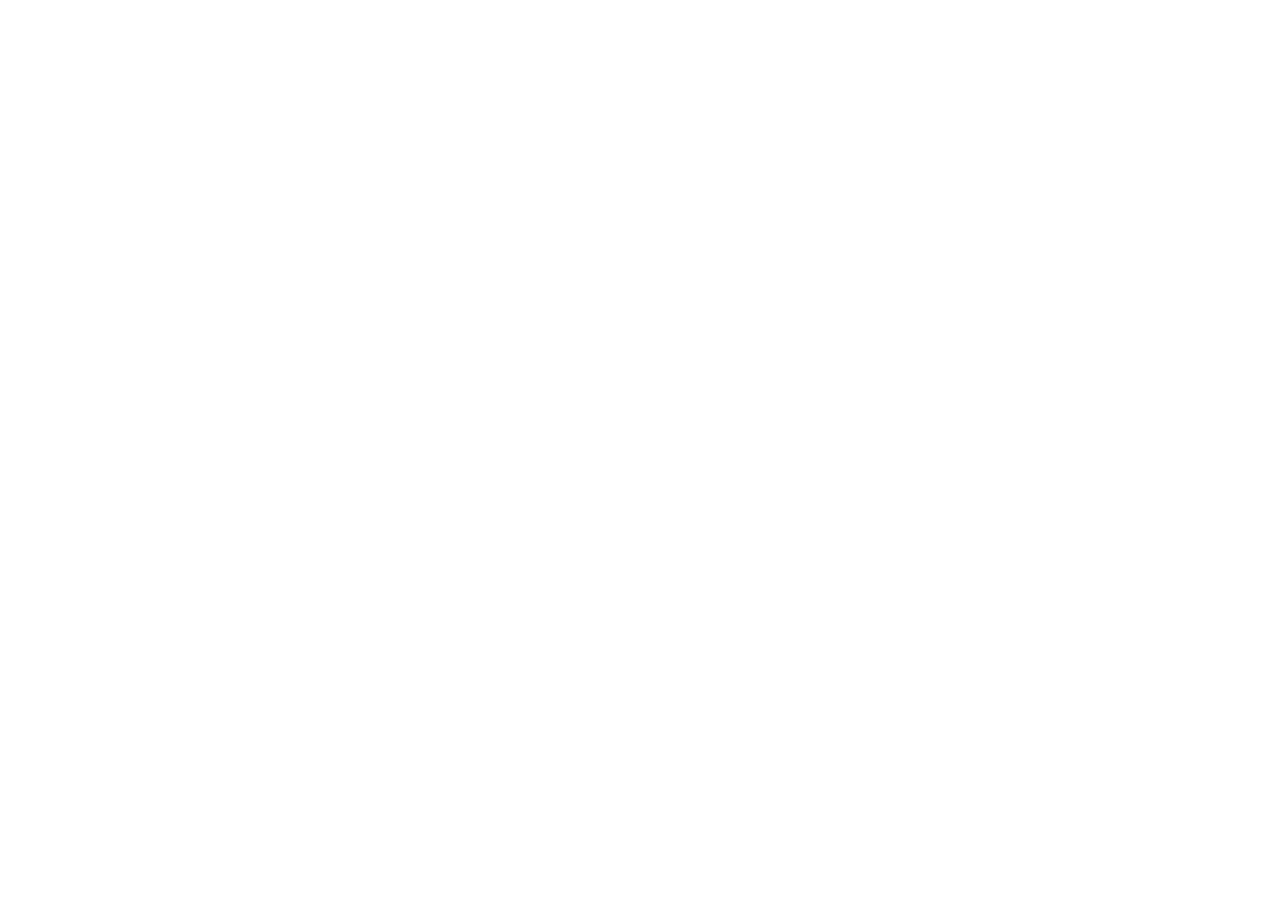
==== index.html @ 53a5dc7f "docs: Criando a documentação inicial." ====
<!DOCTYPE html>
<html lang="en">
<head>
    <meta charset="UTF-8">
    <meta name="viewport" content="width=device-width, initial-scale=1.0">
    <title>Document</title>
</head>
<body>
    
</body>
</html>
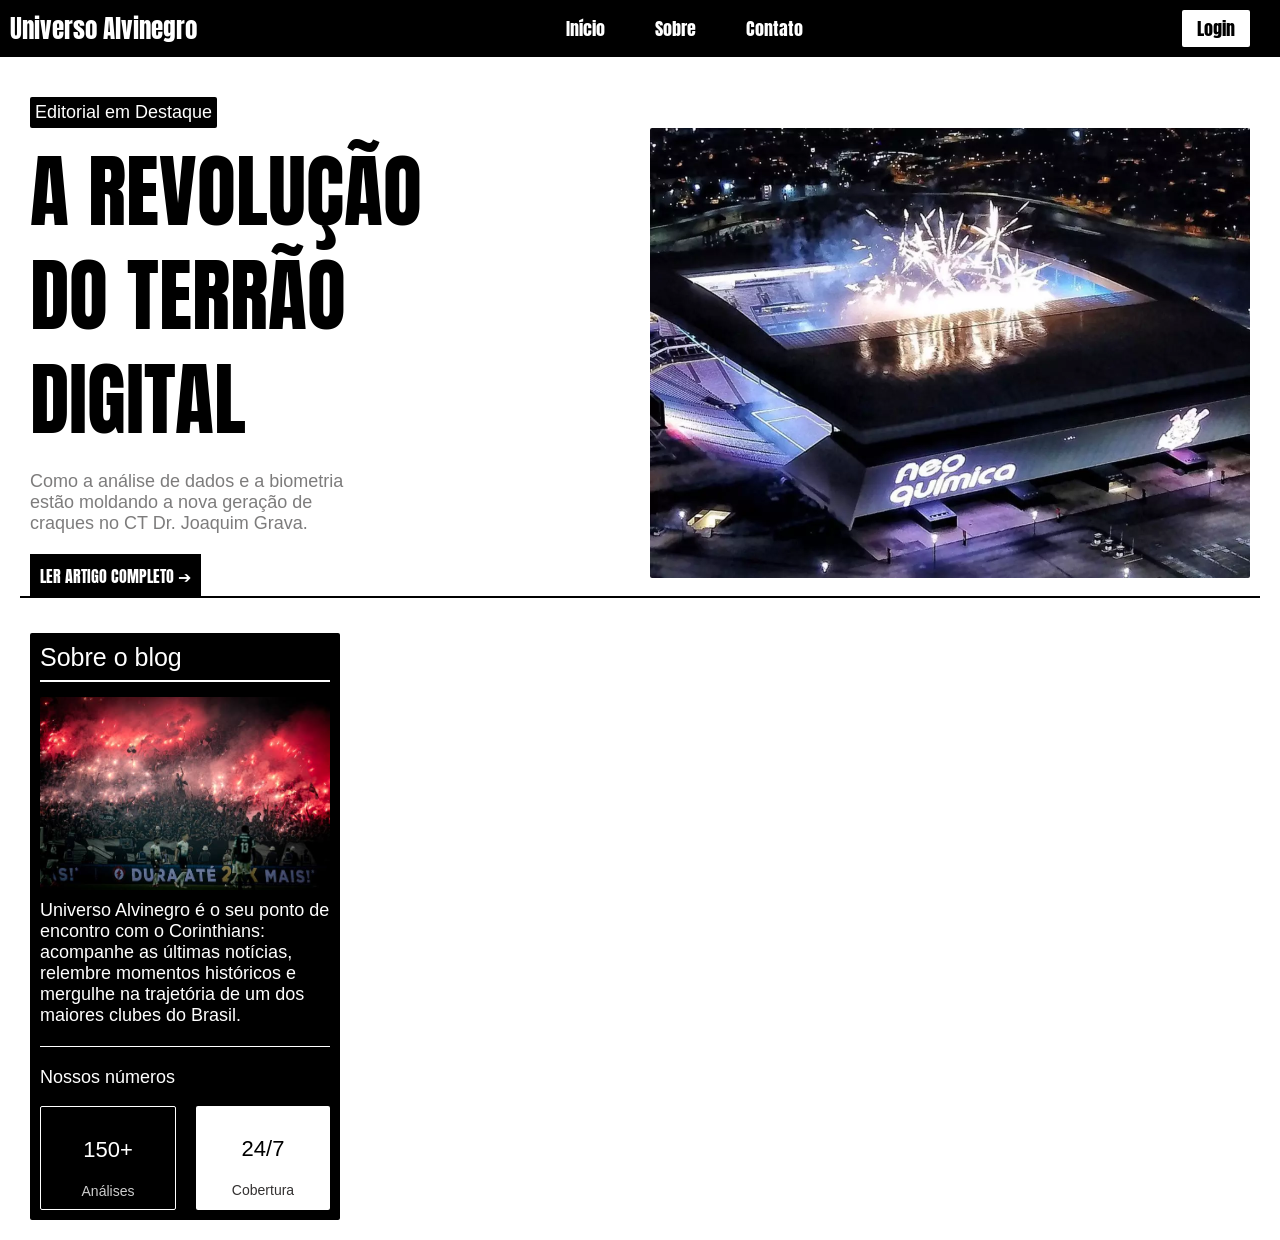
==== commit 4bbe4987: "Mudando o tema e adicionando algumas funções" ====
--- a/index.html
+++ b/index.html
@@ -1,11 +1,70 @@
 <!DOCTYPE html>
-<html lang="en">
+<html lang="pt-br">
 <head>
     <meta charset="UTF-8">
+    <link rel="preconnect" href="https://fonts.googleapis.com">
+    <link rel="preconnect" href="https://fonts.gstatic.com" crossorigin>
+    <link href="https://fonts.googleapis.com/css2?family=Anton&display=swap" rel="stylesheet">
+    <link rel="stylesheet" href="/css/style.css">
     <meta name="viewport" content="width=device-width, initial-scale=1.0">
-    <title>Document</title>
+    <title>Página inicial</title>
 </head>
 <body>
+    <header class="logoBlog">
+        <div class="logoBlog-texto">
+            <p>Universo Alvinegro</p>
+        </div>
+        <div class="logoBlog-links">
+            <a href="/index.html">Início</a>
+            <a href="/paginas/sobre.html">Sobre</a>
+            <a href="/paginas/contato.html">Contato</a>
+        </div>
+        <div>
+            <a href="/paginas/login.html" class="btn-login">Login</a>
+        </div>
+    </header>
+    
+    <main>
+        <div class="editorial-em-destaque">
+            <p class="editorial-em-destaque-titulo">Editorial em Destaque</p>
+    
+            <div class="editorial-conteudo">
+                <div class="editorial-textos">
+                    <p class="editorial-em-destaque-subtitulo">A REVOLUÇÃO DO TERRÃO DIGITAL</p>
+                    <p class="editorial-em-destaque-texto">Como a análise de dados e a biometria estão moldando a nova
+                        geração de craques no CT Dr. Joaquim Grava.</p>
+                    <a href="/paginas/login.html" class="btn-artigo-completo">LER ARTIGO COMPLETO ➔</a>
+                </div>
+                <img class="editorial-em-destaque-img" src="/img/neoquimica.png" alt="Imagem da torcida do Corinthians">
+            </div>
+        </div>
+    
+        <div class="sidebar">
+            <div class="sidebar-titulo">
+                <p>Sobre o blog</p>
+            </div>
+            <img src="/img/torcida.png" alt="Imagem da torcida do Corinthians">
+            <div class="sidebar-texto">
+                <p>Universo Alvinegro é o seu ponto de encontro com o Corinthians: acompanhe as
+                    últimas
+                    notícias, relembre momentos históricos e mergulhe na trajetória de um dos maiores clubes
+                    do Brasil.</p>
+            </div>
+            <div class="sidebar-numeros">
+                <p class="numeros-titulo">Nossos números</p>
+                <div class="numeros-grid">
+                    <div class="numero-card-1">
+                        <p class="numero-valor-1">150+</p>
+                        <p class="numero-label-1">Análises</p>
+                    </div>
+                    <div class="numero-card-2">
+                        <p class="numero-valor-2">24/7</p>
+                        <p class="numero-label-2">Cobertura</p>
+                    </div>
+                </div>
+            </div>
+        </div>
+    </main>
     
 </body>
 </html>
--- a/css/style.css
+++ b/css/style.css
@@ -0,0 +1,266 @@
+* {
+    margin: 0px;
+    padding: 0px;
+    box-sizing: border-box;
+}
+
+html,
+body {
+    width: 100%;
+}
+
+.anton-regular {
+    font-family: "Anton", sans-serif;
+    font-weight: 400;
+    font-style: normal;
+}
+
+main {
+    background-color: #FFFFFF;
+    min-height: 100vh;
+    position: relative;
+    padding-bottom: 80px;
+    font: 1.5rem;
+    display: flex;
+    flex-direction: column;
+    align-items: flex-start;
+    gap: 20px;
+    padding: 20px;
+}
+
+header {
+    background-color: #000000;
+}
+
+.logoBlog {
+    display: flex;
+    justify-content: space-between;
+    align-items: center;
+    flex-direction: row;
+    padding: 10px 10px;
+}
+
+.logoBlog-texto {
+    display: flex;
+    align-items: center;
+}
+
+.logoBlog-texto p {
+    font-size: 25px
+}
+
+.logoBlog-links {
+    display: flex;
+    align-items: center;
+    gap: 50px;
+}
+
+.logoBlog-links a {
+    font-size: 18px;
+}
+
+.btn-login {
+    display: flex;
+    align-items: center;
+    justify-content: center;
+    background-color: #FFFFFF;
+    color: #000000;
+    font-size: 18px;
+    font-family: 'Anton', sans-serif;
+    padding: 5px 15px;
+    border-radius: 2px;
+    text-decoration: none;
+    margin: 0px 20px 0px 10px;
+}
+
+.btn-login:hover {
+    background-color: #E0E0E0;
+}
+
+p {
+    font-size: 18px;
+    font-family: 'Franklin Gothic Medium', 'Arial Narrow', Arial, sans-serif;
+    color: #ffffff;
+    margin: 0;
+}
+
+header p,
+a {
+    font-family: 'Anton', sans-serif;
+    color: #FFFFFF;
+    text-decoration: none;
+    transition: all 0.3s ease;
+}
+
+a:hover {
+    text-decoration: underline;
+}
+
+span {
+    font-weight: bold;
+}
+
+.editorial-em-destaque {
+    padding-bottom: 8px;
+    border-bottom: 2px solid #000000;
+    margin-top: 20px;
+    margin-bottom: 15px;
+}
+
+.editorial-conteudo {
+    display: flex;
+    align-items: center;
+    gap: 20px;
+}
+
+.editorial-textos {
+    flex: 1;
+}
+
+.editorial-em-destaque-titulo {
+    align-items: center;
+    background-color: #000000;
+    width: fit-content;
+    padding: 5px;
+    margin: 0px 10px 0px 10px;
+    border-radius: 2px;
+}
+
+.editorial-em-destaque-subtitulo {
+    font-family: 'Anton', sans-serif;
+    font-size: 80px;
+    max-width: 75%;
+    color: #000000;
+    margin: 10px 10px 20px 10px;
+    line-height: 1.3;
+}
+
+.editorial-em-destaque-texto {
+    font-family: 'Franklin Gothic Medium', 'Arial Narrow', Arial, sans-serif;
+    font-size: 18px;
+    max-width: 55%;
+    color: #1f1e1e94;
+    margin: 0px 10px 30px 10px;
+}
+
+.btn-artigo-completo {
+    background-color: #000000;
+    padding: 10px;
+    margin: 0px 10px 10px 10px;
+}
+
+.editorial-em-destaque-img {
+    width: 100%;
+    max-width: 600px;
+    height: auto;
+    border-radius: 2px;
+    display: block;
+    margin: 0px 10px 10px 10px;
+    flex-shrink: 0;
+}
+
+.sidebar {
+    align-self: self-end;
+    align-items: center;
+    background-color: #000000;
+    width: fit-content;
+    max-width: 25%;
+    padding: 10px;
+    margin: 0px 0px 0px 10px;
+    margin-right: auto;
+    border-radius: 2px;
+}
+
+.sidebar-titulo {
+    padding-bottom: 8px;
+    border-bottom: 2px solid #FFFFFF;
+    margin-bottom: 10px;
+}
+
+.sidebar-titulo p {
+    font-size: 25px;
+    font-family: Impact, Haettenschweiler, 'Arial Narrow Bold', sans-serif;
+}
+
+.sidebar img {
+    width: 100%;
+    max-width: 300px;
+    height: auto;
+    margin: 15px auto 0;
+    margin-bottom: 10px;
+    border-radius: 2px;
+    display: block;
+}
+
+.sidebar-texto {
+    font-weight: normal;
+    padding-bottom: 20px;
+    border-bottom: 1px solid #FFFFFF;
+    margin-bottom: 10px;
+}
+
+.sidebar-numeros p {
+    margin-top: 20px;
+    font-family: Impact, Haettenschweiler, 'Arial Narrow Bold', sans-serif;
+}
+
+.numeros-titulo {
+    padding-bottom: 8px;
+}
+
+.numeros-grid {
+    display: flex;
+    gap: 20px;
+    margin-top: 10px;
+}
+
+.numero-card-1 {
+    background-color: #000000;
+    border: 1px solid #FFFFFF;
+    border-radius: 2px;
+    padding: 10px 15px;
+    text-align: center;
+    flex: 1;
+    transition: all 0.3s ease;
+}
+
+.numero-card-1:hover {
+    background-color: #5858585e;
+}
+
+.numero-valor-1 {
+    font-size: 22px;
+    color: #FFFFFF;
+    margin: 0;
+}
+
+.numero-label-1 {
+    font-size: 14px;
+    color: #CCCCCC;
+    margin: 0;
+}
+
+.numero-card-2 {
+    background-color: #ffffff;
+    border-radius: 2px;
+    padding: 10px 15px;
+    text-align: center;
+    flex: 1;
+    transition: all 0.3s ease;
+}
+
+.numero-card-2:hover {
+    background-color: #ccbfbfcc;
+}
+
+.numero-valor-2 {
+    font-size: 22px;
+    color: #000000;
+    margin: 0;
+}
+
+.numero-label-2 {
+    font-size: 14px;
+    color: #333131;
+    margin: 0;
+}
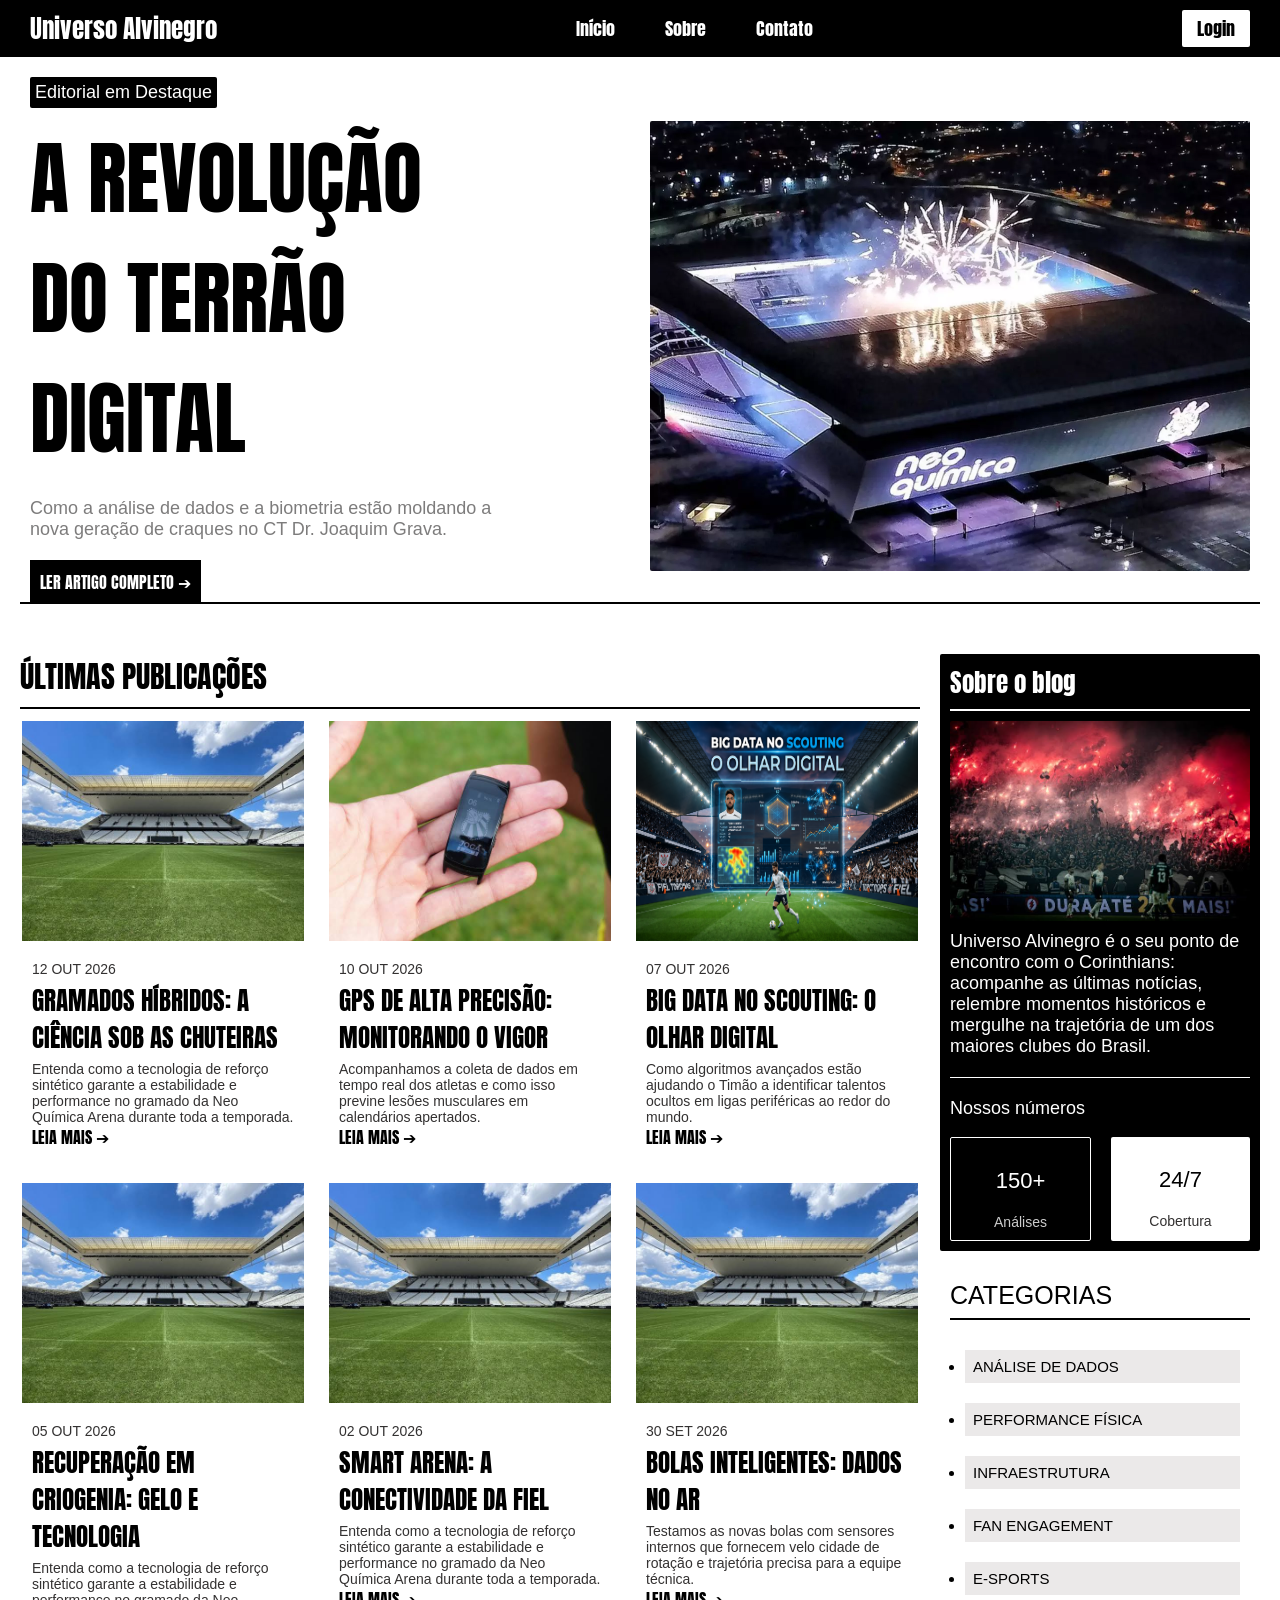
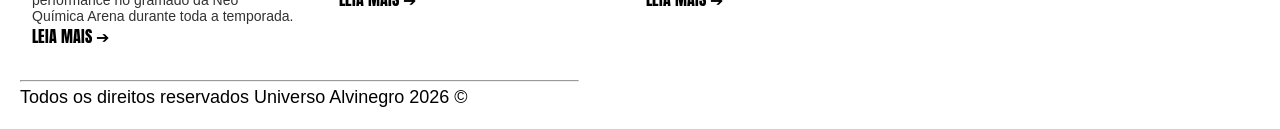
==== commit d147fc19: "Quase terminando o index.html" ====
--- a/index.html
+++ b/index.html
@@ -23,48 +23,161 @@
             <a href="/paginas/login.html" class="btn-login">Login</a>
         </div>
     </header>
-    
+
     <main>
         <div class="editorial-em-destaque">
             <p class="editorial-em-destaque-titulo">Editorial em Destaque</p>
-    
+
             <div class="editorial-conteudo">
                 <div class="editorial-textos">
                     <p class="editorial-em-destaque-subtitulo">A REVOLUÇÃO DO TERRÃO DIGITAL</p>
-                    <p class="editorial-em-destaque-texto">Como a análise de dados e a biometria estão moldando a nova
-                        geração de craques no CT Dr. Joaquim Grava.</p>
+                    <p class="editorial-em-destaque-texto">
+                        Como a análise de dados e a biometria estão moldando a nova geração de craques no CT Dr. Joaquim Grava.
+                    </p>
                     <a href="/paginas/login.html" class="btn-artigo-completo">LER ARTIGO COMPLETO ➔</a>
                 </div>
                 <img class="editorial-em-destaque-img" src="/img/neoquimica.png" alt="Imagem da torcida do Corinthians">
             </div>
         </div>
+
+        <div class="corpo-site">
+            <div class="coluna-lateral">
+                <div class="sidebar">
+                    <div class="sidebar-titulo">
+                        <p><a href="/paginas/sobre.html">Sobre o blog</a></p>
+                    </div>
     
-        <div class="sidebar">
-            <div class="sidebar-titulo">
-                <p>Sobre o blog</p>
+                    <img src="/img/torcida.png" alt="Imagem da torcida do Corinthians">
+    
+                    <div class="sidebar-texto">
+                        <p>
+                            Universo Alvinegro é o seu ponto de encontro com o Corinthians: acompanhe as últimas notícias,
+                            relembre momentos históricos e mergulhe na trajetória de um dos maiores clubes do Brasil.
+                        </p>
+                    </div>
+    
+                    <div class="sidebar-numeros">
+                        <p class="numeros-titulo">Nossos números</p>
+                        <div class="numeros-grid">
+                            <div class="numero-card-1">
+                                <p class="numero-valor-1">150+</p>
+                                <p class="numero-label-1">Análises</p>
+                            </div>
+                            <div class="numero-card-2">
+                                <p class="numero-valor-2">24/7</p>
+                                <p class="numero-label-2">Cobertura</p>
+                            </div>
+                        </div>
+                    </div>
+                </div>
+    
+                <div class="sidebar-categorias">
+                    <div class="sidebar-categorias-titulo">
+                        <p>CATEGORIAS</p>
+                        <nav>
+                            <ul>
+                                <li class="item-lista">ANÁLISE DE DADOS</li>
+                                <li class="item-lista">PERFORMANCE FÍSICA</li>
+                                <li class="item-lista">INFRAESTRUTURA</li>
+                                <li class="item-lista">FAN ENGAGEMENT</li>
+                                <li class="item-lista">E-SPORTS</li>
+                            </ul>
+                        </nav>
+                    </div>
+                </div>
             </div>
-            <img src="/img/torcida.png" alt="Imagem da torcida do Corinthians">
-            <div class="sidebar-texto">
-                <p>Universo Alvinegro é o seu ponto de encontro com o Corinthians: acompanhe as
-                    últimas
-                    notícias, relembre momentos históricos e mergulhe na trajetória de um dos maiores clubes
-                    do Brasil.</p>
-            </div>
-            <div class="sidebar-numeros">
-                <p class="numeros-titulo">Nossos números</p>
-                <div class="numeros-grid">
-                    <div class="numero-card-1">
-                        <p class="numero-valor-1">150+</p>
-                        <p class="numero-label-1">Análises</p>
+
+            <div class="ultimas-publicacoes">
+                <p class="ultimas-publicacoes-titulo">ÚLTIMAS PUBLICAÇÕES</p>
+                <div class="artigos">
+                    <div class="artigo-1">
+                        <img src="/img/gramado.png" alt="Gramado do estadio do Corinthians">
+                        <div class="artigo-1-tudo">
+                            <p class="artigo-1-data">12 OUT 2026</p>
+                            <p class="artigo-1-titulo">GRAMADOS HÍBRIDOS: A CIÊNCIA SOB AS CHUTEIRAS</p>
+                            <p class="artigo-1-texto">Entenda como a tecnologia de reforço sintético garante a 
+                                estabilidade e performance no gramado da Neo Química Arena durante toda a temporada.</p>
+                            <a href="/paginas/login.html" class="btn-artigo-1">LEIA MAIS ➔</a>
+                        </div>
                     </div>
-                    <div class="numero-card-2">
-                        <p class="numero-valor-2">24/7</p>
-                        <p class="numero-label-2">Cobertura</p>
+
+                    <!--
+                        Artigo 2
+                    -->
+                    <div class="artigo-1">
+                        <img src="/img/gps.png" alt="Exemplo de GPS">
+                        <div class="artigo-1-tudo">
+                            <p class="artigo-1-data">10 OUT 2026</p>
+                            <p class="artigo-1-titulo">GPS DE ALTA PRECISÃO: MONITORANDO O VIGOR</p>
+                            <p class="artigo-1-texto">Acompanhamos a coleta de dados em tempo real dos atletas e como 
+                                isso previne lesões musculares em calendários apertados.</p>
+                            <a href="/paginas/login.html" class="btn-artigo-1">LEIA MAIS ➔</a>
+                        </div>
+                    </div>
+
+                    <!--
+                        Artigo 3
+                    -->
+                    <div class="artigo-1">
+                        <img src="/img/scouting.png" alt="Imagem ilustrativa de scouting">
+                        <div class="artigo-1-tudo">
+                            <p class="artigo-1-data">07 OUT 2026</p>
+                            <p class="artigo-1-titulo">BIG DATA NO SCOUTING: O OLHAR DIGITAL</p>
+                            <p class="artigo-1-texto">Como algoritmos avançados estão ajudando o Timão a identificar 
+                                talentos ocultos em ligas periféricas ao redor do mundo.</p>
+                            <a href="/paginas/login.html" class="btn-artigo-1">LEIA MAIS ➔</a>
+                        </div>
+                    </div>
+
+                    <!--
+                        Artigo 4
+                    -->
+                    <div class="artigo-1">
+                        <img src="/img/gramado.png" alt="Gramado do estadio do Corinthians">
+                        <div class="artigo-1-tudo">
+                            <p class="artigo-1-data">05 OUT 2026</p>
+                            <p class="artigo-1-titulo">RECUPERAÇÃO EM CRIOGENIA: GELO E TECNOLOGIA</p>
+                            <p class="artigo-1-texto">Entenda como a tecnologia de reforço sintético garante a 
+                                estabilidade e performance no gramado da Neo Química Arena durante toda a temporada.</p>
+                            <a href="/paginas/login.html" class="btn-artigo-1">LEIA MAIS ➔</a>
+                        </div>
+                    </div>
+
+                    <!--
+                        Artigo 5
+                    -->
+                    <div class="artigo-1">
+                        <img src="/img/gramado.png" alt="Gramado do estadio do Corinthians">
+                        <div class="artigo-1-tudo">
+                            <p class="artigo-1-data">02 OUT 2026</p>
+                            <p class="artigo-1-titulo">SMART ARENA: A CONECTIVIDADE DA FIEL</p>
+                            <p class="artigo-1-texto">Entenda como a tecnologia de reforço sintético garante a 
+                                estabilidade e performance no gramado da Neo Química Arena durante toda a temporada.</p>
+                            <a href="/paginas/login.html" class="btn-artigo-1">LEIA MAIS ➔</a>    
+                        </div>
+                        </div>
+
+                    <!--
+                        Artigo 6
+                    -->
+                    <div class="artigo-1">
+                        <img src="/img/gramado.png" alt="Gramado do estadio do Corinthians">
+                        <div class="artigo-1-tudo">
+                            <p class="artigo-1-data">30 SET 2026</p>
+                            <p class="artigo-1-titulo">BOLAS INTELIGENTES: DADOS NO AR</p>
+                            <p class="artigo-1-texto">Testamos as novas bolas com sensores internos que fornecem velo
+                                cidade de rotação e trajetória precisa para a equipe técnica.</p>
+                            <a href="/paginas/login.html" class="btn-artigo-1">LEIA MAIS ➔</a>
+                        </div>
                     </div>
                 </div>
             </div>
         </div>
+
+        <footer>
+            <hr>
+            <p>Todos os direitos reservados Universo Alvinegro 2026 © <a href="/paginas/contato.html">Nosso Contato</a></p>
+        </footer>
     </main>
-    
 </body>
 </html>
--- a/css/style.css
+++ b/css/style.css
@@ -37,7 +37,7 @@
     justify-content: space-between;
     align-items: center;
     flex-direction: row;
-    padding: 10px 10px;
+    padding: 10px 10px 10px 30px;
 }
 
 .logoBlog-texto {
@@ -46,7 +46,7 @@
 }
 
 .logoBlog-texto p {
-    font-size: 25px
+    font-size: 25px;
 }
 
 .logoBlog-links {
@@ -81,7 +81,6 @@
     font-size: 18px;
     font-family: 'Franklin Gothic Medium', 'Arial Narrow', Arial, sans-serif;
     color: #ffffff;
-    margin: 0;
 }
 
 header p,
@@ -103,8 +102,6 @@
 .editorial-em-destaque {
     padding-bottom: 8px;
     border-bottom: 2px solid #000000;
-    margin-top: 20px;
-    margin-bottom: 15px;
 }
 
 .editorial-conteudo {
@@ -131,16 +128,15 @@
     font-size: 80px;
     max-width: 75%;
     color: #000000;
-    margin: 10px 10px 20px 10px;
-    line-height: 1.3;
+    margin: 10px 10px 10px 10px;
 }
 
 .editorial-em-destaque-texto {
     font-family: 'Franklin Gothic Medium', 'Arial Narrow', Arial, sans-serif;
     font-size: 18px;
-    max-width: 55%;
+    max-width: 80%;
     color: #1f1e1e94;
-    margin: 0px 10px 30px 10px;
+    margin: 20px 10px 30px 10px;
 }
 
 .btn-artigo-completo {
@@ -159,15 +155,20 @@
     flex-shrink: 0;
 }
 
+.coluna-lateral {
+    display: flex;
+    flex-direction: column;
+    gap: 20px;
+    flex-shrink: 0;
+    width: 320px;
+}
 .sidebar {
-    align-self: self-end;
-    align-items: center;
+    align-self: self-start;
     background-color: #000000;
     width: fit-content;
-    max-width: 25%;
+    max-width: 100%;
     padding: 10px;
-    margin: 0px 0px 0px 10px;
-    margin-right: auto;
+    margin: 30px 0px 0px 0px;
     border-radius: 2px;
 }
 
@@ -186,8 +187,7 @@
     width: 100%;
     max-width: 300px;
     height: auto;
-    margin: 15px auto 0;
-    margin-bottom: 10px;
+    margin: 10px 20px 10px 0px;
     border-radius: 2px;
     display: block;
 }
@@ -263,4 +263,128 @@
     font-size: 14px;
     color: #333131;
     margin: 0;
+}
+.sidebar-categorias {
+    max-width: 100%;
+    padding: 10px;
+}
+
+.sidebar-categorias-titulo p {
+    font-size: 25px;
+    font-family: Impact, Haettenschweiler, 'Arial Narrow Bold', sans-serif;
+    color: #000000;
+    width: 100%;
+    height: auto;
+    padding-bottom: 8px;
+    margin: 0px 10px 30px 0px;
+    border-bottom: 2px solid #000000;
+}
+
+.item-lista {
+    font-size: 15px;
+    font-family: Impact, Haettenschweiler, 'Arial Narrow Bold', sans-serif;
+    color: #000000;
+    background-color: #c7c2c25b;
+    max-width: 100%;
+    height: auto;
+    padding: 8px;
+    margin: 0px 10px 20px 15px;
+    transition: all 0.3s ease;
+}
+
+.item-lista:hover {
+    color: #FFFFFF;
+    background-color: #000000;
+}
+
+.corpo-site {
+    display: flex;
+    flex-direction: row-reverse;
+    justify-content: space-between;
+    gap: 20px;
+}
+
+.ultimas-publicacoes {
+    display: flex;
+    flex-direction: column;
+    flex: 1;
+    min-width: 0;
+}
+
+.ultimas-publicacoes-titulo {
+    font-family: 'Anton', sans-serif;
+    font-size: 30px;
+    color: #000000;
+    width: 100%;
+    padding-bottom: 8px;
+    margin: 30px 10px 10px 0px;
+    border-bottom: 2px solid #000000;
+}
+
+.artigos {
+    display: flex;
+    flex-wrap: wrap;
+    justify-content: space-between;
+    align-content: center;
+    flex-direction: row;
+    gap: 20px;
+}
+
+.artigo-1 {
+    display: flex;
+    flex: 0 0 calc(33.333% - 14px);
+    flex-direction: column;
+    width: auto;
+    height: auto;
+    border: 2px solid transparent;
+    transition: border-color 0.3s ease;
+}
+
+.artigo-1 a {
+    margin-top: auto;
+}
+
+.artigo-1:hover {
+    border-color: #000000;
+}
+
+.artigo-1 img {
+    width: 100%;
+    height: 220px;
+    display: block;
+}
+
+.artigo-1-tudo {
+    padding: 10px;
+}
+
+.artigo-1-data {
+    font-family: 'Franklin Gothic Medium', 'Arial Narrow', Arial, sans-serif;
+    font-size: 14px;
+    color: #333131;
+    margin: 10px 0px 5px 0px;
+}
+
+.artigo-1-titulo {
+    font-family: 'Anton', sans-serif;
+    font-size: 25px;
+    color: #000000;
+    max-width: 100%;
+    margin: 0px 0px 5px 0px;
+}
+
+.artigo-1-texto {
+    font-family: 'Franklin Gothic Medium', 'Arial Narrow', Arial, sans-serif;
+    font-size: 14px;
+    color: #333131;
+    max-width: 100%;
+}
+
+.btn-artigo-1 {
+    color: #000000;
+    margin: 10px 0px 0px 0px;
+}
+
+footer p {
+    color: #000000;
 }
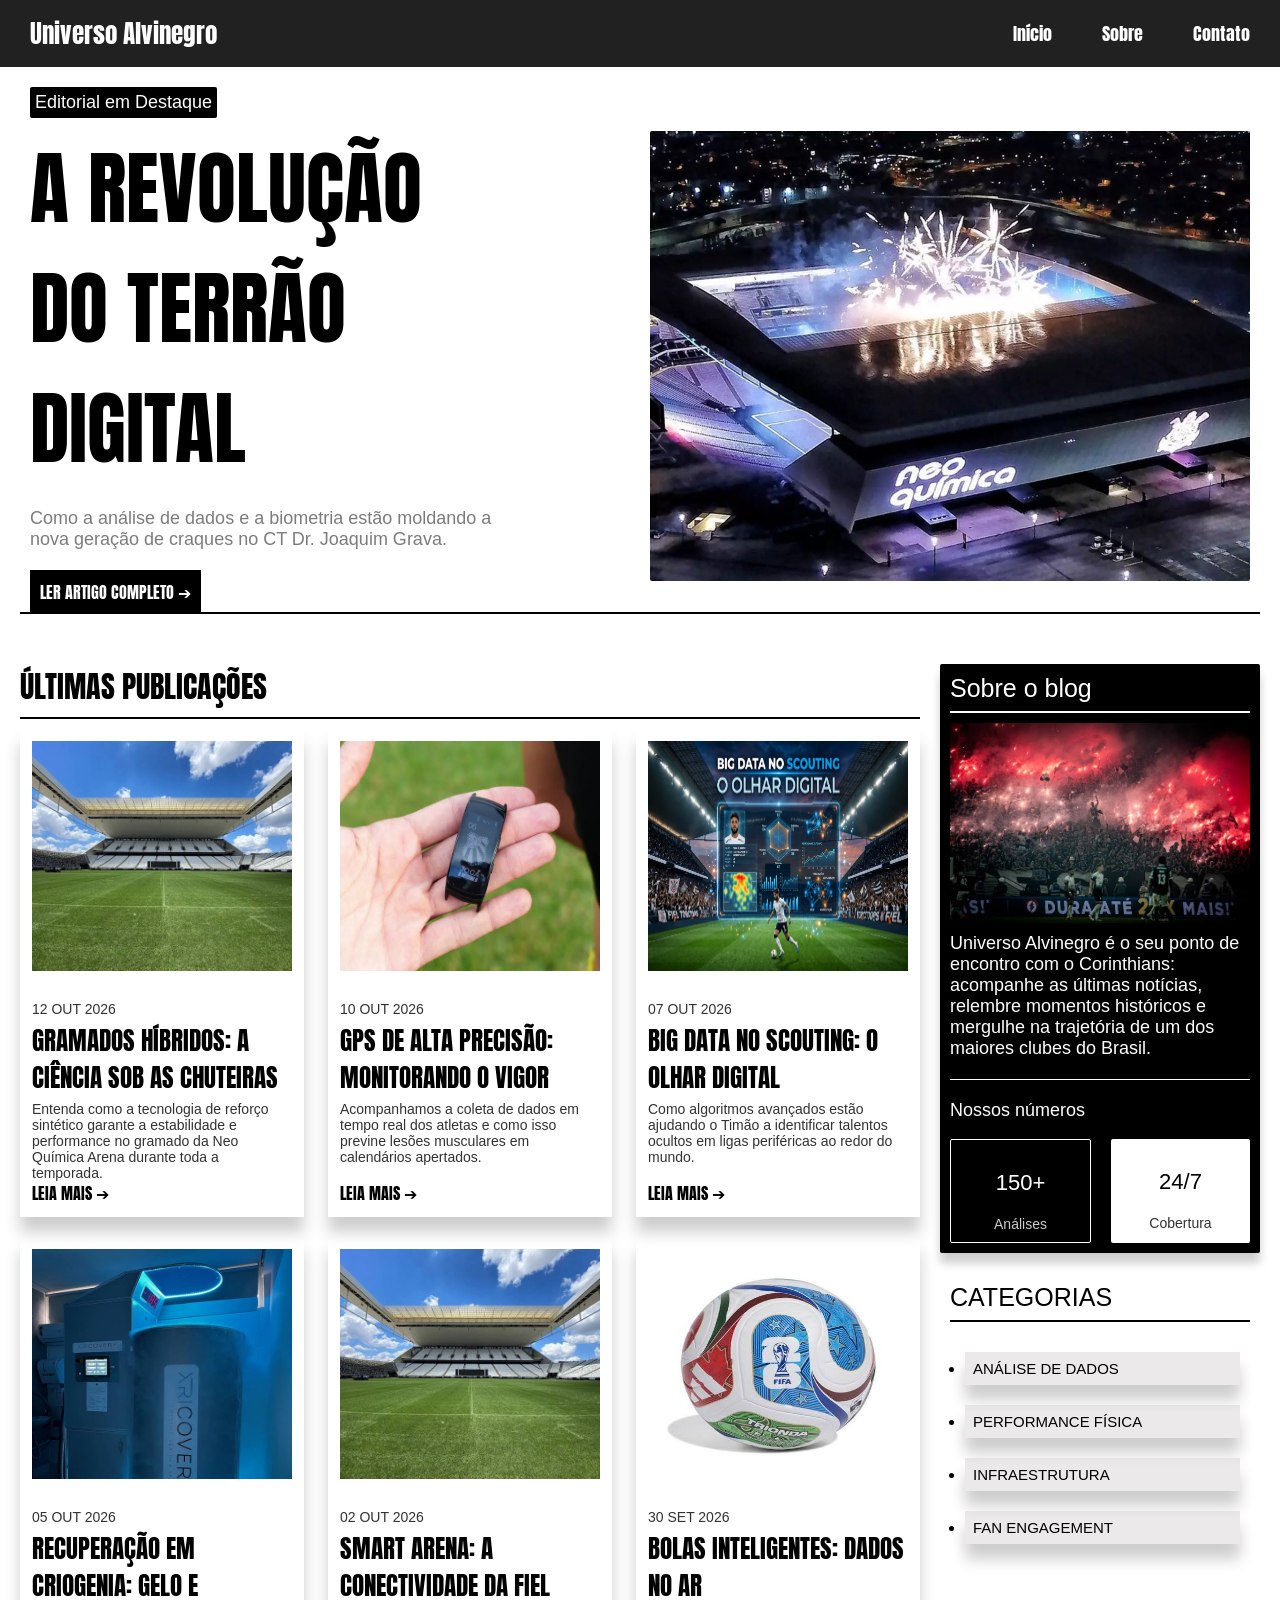
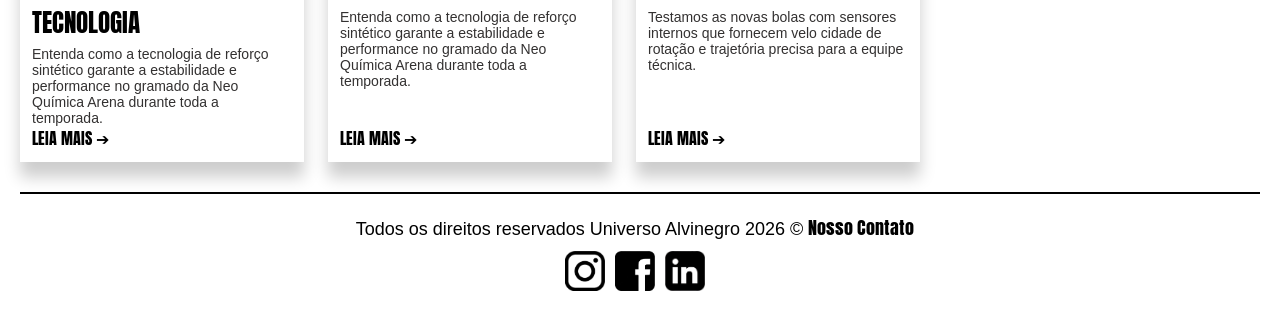
==== commit ea263a23: "Termino do index.html e começo dos artigos" ====
--- a/index.html
+++ b/index.html
@@ -10,17 +10,14 @@
     <title>Página inicial</title>
 </head>
 <body>
-    <header class="logoBlog">
-        <div class="logoBlog-texto">
+    <header class="container">
+        <div class="logoBlog">
             <p>Universo Alvinegro</p>
         </div>
         <div class="logoBlog-links">
             <a href="/index.html">Início</a>
             <a href="/paginas/sobre.html">Sobre</a>
             <a href="/paginas/contato.html">Contato</a>
-        </div>
-        <div>
-            <a href="/paginas/login.html" class="btn-login">Login</a>
         </div>
     </header>
 
@@ -34,7 +31,7 @@
                     <p class="editorial-em-destaque-texto">
                         Como a análise de dados e a biometria estão moldando a nova geração de craques no CT Dr. Joaquim Grava.
                     </p>
-                    <a href="/paginas/login.html" class="btn-artigo-completo">LER ARTIGO COMPLETO ➔</a>
+                    <a href="/artigos/artigo-destaque.html" class="btn-artigo-completo">LER ARTIGO COMPLETO ➔</a>
                 </div>
                 <img class="editorial-em-destaque-img" src="/img/neoquimica.png" alt="Imagem da torcida do Corinthians">
             </div>
@@ -76,11 +73,10 @@
                         <p>CATEGORIAS</p>
                         <nav>
                             <ul>
-                                <li class="item-lista">ANÁLISE DE DADOS</li>
-                                <li class="item-lista">PERFORMANCE FÍSICA</li>
-                                <li class="item-lista">INFRAESTRUTURA</li>
-                                <li class="item-lista">FAN ENGAGEMENT</li>
-                                <li class="item-lista">E-SPORTS</li>
+                                <a href="/paginas/artigos-analise.html"><li class="item-lista">ANÁLISE DE DADOS</li></a>
+                                <a href="/paginas/artigos-performace.html"><li class="item-lista">PERFORMANCE FÍSICA</li></a>
+                                <a href="/paginas/artigos-infraestrutura.html"><li class="item-lista">INFRAESTRUTURA</li></a>
+                                <a href="/paginas/artigos-fan.html"><li class="item-lista">FAN ENGAGEMENT</li></a>
                             </ul>
                         </nav>
                     </div>
@@ -97,7 +93,7 @@
                             <p class="artigo-1-titulo">GRAMADOS HÍBRIDOS: A CIÊNCIA SOB AS CHUTEIRAS</p>
                             <p class="artigo-1-texto">Entenda como a tecnologia de reforço sintético garante a 
                                 estabilidade e performance no gramado da Neo Química Arena durante toda a temporada.</p>
-                            <a href="/paginas/login.html" class="btn-artigo-1">LEIA MAIS ➔</a>
+                            <a href="/artigos/artigo-1.html" class="btn-artigo-1">LEIA MAIS ➔</a>
                         </div>
                     </div>
 
@@ -111,7 +107,7 @@
                             <p class="artigo-1-titulo">GPS DE ALTA PRECISÃO: MONITORANDO O VIGOR</p>
                             <p class="artigo-1-texto">Acompanhamos a coleta de dados em tempo real dos atletas e como 
                                 isso previne lesões musculares em calendários apertados.</p>
-                            <a href="/paginas/login.html" class="btn-artigo-1">LEIA MAIS ➔</a>
+                            <a href="/artigos/artigo-2.html" class="btn-artigo-1">LEIA MAIS ➔</a>
                         </div>
                     </div>
 
@@ -125,7 +121,7 @@
                             <p class="artigo-1-titulo">BIG DATA NO SCOUTING: O OLHAR DIGITAL</p>
                             <p class="artigo-1-texto">Como algoritmos avançados estão ajudando o Timão a identificar 
                                 talentos ocultos em ligas periféricas ao redor do mundo.</p>
-                            <a href="/paginas/login.html" class="btn-artigo-1">LEIA MAIS ➔</a>
+                            <a href="/artigos/artigo-3.html" class="btn-artigo-1">LEIA MAIS ➔</a>
                         </div>
                     </div>
 
@@ -133,13 +129,13 @@
                         Artigo 4
                     -->
                     <div class="artigo-1">
-                        <img src="/img/gramado.png" alt="Gramado do estadio do Corinthians">
+                        <img src="/img/recu.png" alt="Imagem ilustrativa do método de recuperação">
                         <div class="artigo-1-tudo">
                             <p class="artigo-1-data">05 OUT 2026</p>
                             <p class="artigo-1-titulo">RECUPERAÇÃO EM CRIOGENIA: GELO E TECNOLOGIA</p>
                             <p class="artigo-1-texto">Entenda como a tecnologia de reforço sintético garante a 
                                 estabilidade e performance no gramado da Neo Química Arena durante toda a temporada.</p>
-                            <a href="/paginas/login.html" class="btn-artigo-1">LEIA MAIS ➔</a>
+                            <a href="/artigos/artigo-4.html" class="btn-artigo-1">LEIA MAIS ➔</a>
                         </div>
                     </div>
 
@@ -153,7 +149,7 @@
                             <p class="artigo-1-titulo">SMART ARENA: A CONECTIVIDADE DA FIEL</p>
                             <p class="artigo-1-texto">Entenda como a tecnologia de reforço sintético garante a 
                                 estabilidade e performance no gramado da Neo Química Arena durante toda a temporada.</p>
-                            <a href="/paginas/login.html" class="btn-artigo-1">LEIA MAIS ➔</a>    
+                            <a href="/artigos/artigo-5.html" class="btn-artigo-1">LEIA MAIS ➔</a>    
                         </div>
                         </div>
 
@@ -161,13 +157,13 @@
                         Artigo 6
                     -->
                     <div class="artigo-1">
-                        <img src="/img/gramado.png" alt="Gramado do estadio do Corinthians">
+                        <img src="/img/bolaInteligente.png" alt="Imagem ilustrativa de uma bola inteligente">
                         <div class="artigo-1-tudo">
                             <p class="artigo-1-data">30 SET 2026</p>
                             <p class="artigo-1-titulo">BOLAS INTELIGENTES: DADOS NO AR</p>
                             <p class="artigo-1-texto">Testamos as novas bolas com sensores internos que fornecem velo
                                 cidade de rotação e trajetória precisa para a equipe técnica.</p>
-                            <a href="/paginas/login.html" class="btn-artigo-1">LEIA MAIS ➔</a>
+                            <a href="/artigos/artigo-6.html" class="btn-artigo-1">LEIA MAIS ➔</a>
                         </div>
                     </div>
                 </div>
@@ -175,8 +171,15 @@
         </div>
 
         <footer>
-            <hr>
-            <p>Todos os direitos reservados Universo Alvinegro 2026 © <a href="/paginas/contato.html">Nosso Contato</a></p>
+            <div>
+                <p>Todos os direitos reservados Universo Alvinegro 2026 © <a href="/paginas/contato.html">Nosso Contato</a></p>
+            </div>
+
+            <div class="img-footer">
+                <a href="#"><img src="/img/insta.png" alt="Imagem do instagram"></a>
+                <a href="#"><img src="/img/face.png" alt="Imagem do facebook"></a>
+                <a href="#"><img src="/img/linke.png" alt="Imagem do linkedlin"></a>
+            </div>
         </footer>
     </main>
 </body>
--- a/css/style.css
+++ b/css/style.css
@@ -28,61 +28,6 @@
     padding: 20px;
 }
 
-header {
-    background-color: #000000;
-}
-
-.logoBlog {
-    display: flex;
-    justify-content: space-between;
-    align-items: center;
-    flex-direction: row;
-    padding: 10px 10px 10px 30px;
-}
-
-.logoBlog-texto {
-    display: flex;
-    align-items: center;
-}
-
-.logoBlog-texto p {
-    font-size: 25px;
-}
-
-.logoBlog-links {
-    display: flex;
-    align-items: center;
-    gap: 50px;
-}
-
-.logoBlog-links a {
-    font-size: 18px;
-}
-
-.btn-login {
-    display: flex;
-    align-items: center;
-    justify-content: center;
-    background-color: #FFFFFF;
-    color: #000000;
-    font-size: 18px;
-    font-family: 'Anton', sans-serif;
-    padding: 5px 15px;
-    border-radius: 2px;
-    text-decoration: none;
-    margin: 0px 20px 0px 10px;
-}
-
-.btn-login:hover {
-    background-color: #E0E0E0;
-}
-
-p {
-    font-size: 18px;
-    font-family: 'Franklin Gothic Medium', 'Arial Narrow', Arial, sans-serif;
-    color: #ffffff;
-}
-
 header p,
 a {
     font-family: 'Anton', sans-serif;
@@ -95,6 +40,47 @@
     text-decoration: underline;
 }
 
+.container {
+    background-color: #000000de;
+    display: flex;
+    justify-content: space-between;
+    align-items: center;
+    flex-direction: row;
+    padding: 10px 10px 10px 30px;
+    position: sticky;
+        top: 0;
+        z-index: 100;
+}
+
+.logoBlog {
+    display: flex;
+    align-items: center;
+}
+
+.logoBlog p {
+    font-size: 25px;
+}
+
+.logoBlog-links {
+    display: flex;
+    align-items: center;
+    padding: 10px 0px 0px 0px;
+        margin: 0px 20px 0px 0px;
+    gap: 50px;
+}
+
+.logoBlog-links a {
+    color: #ffffff;
+    font-size: 18px;
+}
+
+
+p {
+    font-size: 18px;
+    font-family: 'Franklin Gothic Medium', 'Arial Narrow', Arial, sans-serif;
+    color: #ffffff;
+}
+
 span {
     font-weight: bold;
 }
@@ -141,8 +127,10 @@
 
 .btn-artigo-completo {
     background-color: #000000;
+    color: #ffffff;
     padding: 10px;
     margin: 0px 10px 10px 10px;
+    transition: all 0.3s ease;
 }
 
 .editorial-em-destaque-img {
@@ -162,6 +150,7 @@
     flex-shrink: 0;
     width: 320px;
 }
+
 .sidebar {
     align-self: self-start;
     background-color: #000000;
@@ -170,6 +159,7 @@
     padding: 10px;
     margin: 30px 0px 0px 0px;
     border-radius: 2px;
+    box-shadow: 0px 10px 10px 0 rgba(0, 0, 0, 0.2);
 }
 
 .sidebar-titulo {
@@ -178,7 +168,8 @@
     margin-bottom: 10px;
 }
 
-.sidebar-titulo p {
+.sidebar-titulo a {
+    color: #ffffff;
     font-size: 25px;
     font-family: Impact, Haettenschweiler, 'Arial Narrow Bold', sans-serif;
 }
@@ -226,6 +217,7 @@
 
 .numero-card-1:hover {
     background-color: #5858585e;
+    transform: scale(1.05);
 }
 
 .numero-valor-1 {
@@ -251,6 +243,7 @@
 
 .numero-card-2:hover {
     background-color: #ccbfbfcc;
+    transform: scale(1.05);
 }
 
 .numero-valor-2 {
@@ -264,6 +257,7 @@
     color: #333131;
     margin: 0;
 }
+
 .sidebar-categorias {
     max-width: 100%;
     padding: 10px;
@@ -289,12 +283,15 @@
     height: auto;
     padding: 8px;
     margin: 0px 10px 20px 15px;
+    box-shadow: 0px 15px 15px 0 rgba(0, 0, 0, 0.2);
+        ;
     transition: all 0.3s ease;
 }
 
 .item-lista:hover {
     color: #FFFFFF;
     background-color: #000000;
+    transform: scale(1.1);
 }
 
 .corpo-site {
@@ -332,29 +329,31 @@
 
 .artigo-1 {
     display: flex;
-    flex: 0 0 calc(33.333% - 14px);
+    flex: 0 0 calc(33.3333% - 1rem);
     flex-direction: column;
     width: auto;
     height: auto;
     border: 2px solid transparent;
+    box-shadow: 0px 15px 15px 0 rgba(0, 0, 0, 0.2);
     transition: border-color 0.3s ease;
-}
-
-.artigo-1 a {
-    margin-top: auto;
 }
 
 .artigo-1:hover {
     border-color: #000000;
+    transform: scale(1.03);
 }
 
 .artigo-1 img {
     width: 100%;
-    height: 220px;
+    height: 250px;
     display: block;
+    padding: 10px 10px 10px 10px;
 }
 
 .artigo-1-tudo {
+    display: flex;
+        flex-direction: column;
+        flex: 1;
     padding: 10px;
 }
 
@@ -383,8 +382,100 @@
 .btn-artigo-1 {
     color: #000000;
     margin: 10px 0px 0px 0px;
-}
-
-footer p {
-    color: #000000;
+    margin-top: auto;
+    }
+    
+    footer {
+        display: flex;
+        align-items: center;
+        flex-direction: column;
+        border-top: 2px solid #000000;
+        max-width: 100%;
+        width: 100%;
+        margin: 10px 10px 5px 0px;
+        padding: 20px 10px 0px 0px;
+    }
+    
+    footer p,
+    a {
+        color: #000000;
+        margin-bottom: 10px;
+    }
+    
+    .img-footer {
+        display: flex;
+        justify-content: center;
+        gap: 10px;
+        max-width: 100%;
+        width: 100%;
+    }
+    
+    footer img {
+        width: auto;
+        height: 40px;
+        transition: all 0.3s ease;
+    }
+    
+    footer img:hover {
+        transform: scale(1.1);
+    }
+    
+    .corpo-artigo {
+        display: flex;
+        flex-direction: row-reverse;
+    justify-content: space-between;
+    align-content: center;
+    gap: 20px;
+}
+    
+.conteudo-artigo {
+    display: flex;
+    flex-direction: column;
+    flex: 1;
+    min-width: 0;
+}
+
+.titulo-Artigo-1 p {
+    font-family: 'Anton', sans-serif;
+    font-size: 50px;
+    max-width: 90%;
+    color: #000000;
+    margin: 0px 0px 20px 0px;
+}
+
+.subtitulo-Artigo-1 p {
+    font-family: 'Franklin Gothic Medium', 'Arial Narrow', Arial, sans-serif;
+    font-size: 18px;
+    max-width: 100%;
+    color: #1f1e1ed7;
+    margin: 0px 0px 20px 0px;
+}
+
+.data-Artigo-1 p {
+    font-family: 'Franklin Gothic Medium', 'Arial Narrow', Arial, sans-serif;
+    font-size: 16px;
+    max-width: 100%;
+    color: #1f1e1e94;
+    padding: 0px 0px 20px 0px;
+    border-bottom: 2px solid #000000;
+    margin: 0px 0px 20px 0px;
+}
+
+.texto-Artigo-1 p {
+    font-family: 'Franklin Gothic Medium', 'Arial Narrow', Arial, sans-serif;
+    font-size: 18px;
+    max-width: 100%;
+    color: #000000;
+}
+.img-Artigo-1 {
+    justify-content: center;
+    margin: 10px 0px 0px 0px;
+}
+
+.conteudo-artigo img {
+    width: 100%;
+    height: 15px;
+    border-radius: 2px;
+    display: block;
+    margin: 10px 0px 10px 0px;
 }
